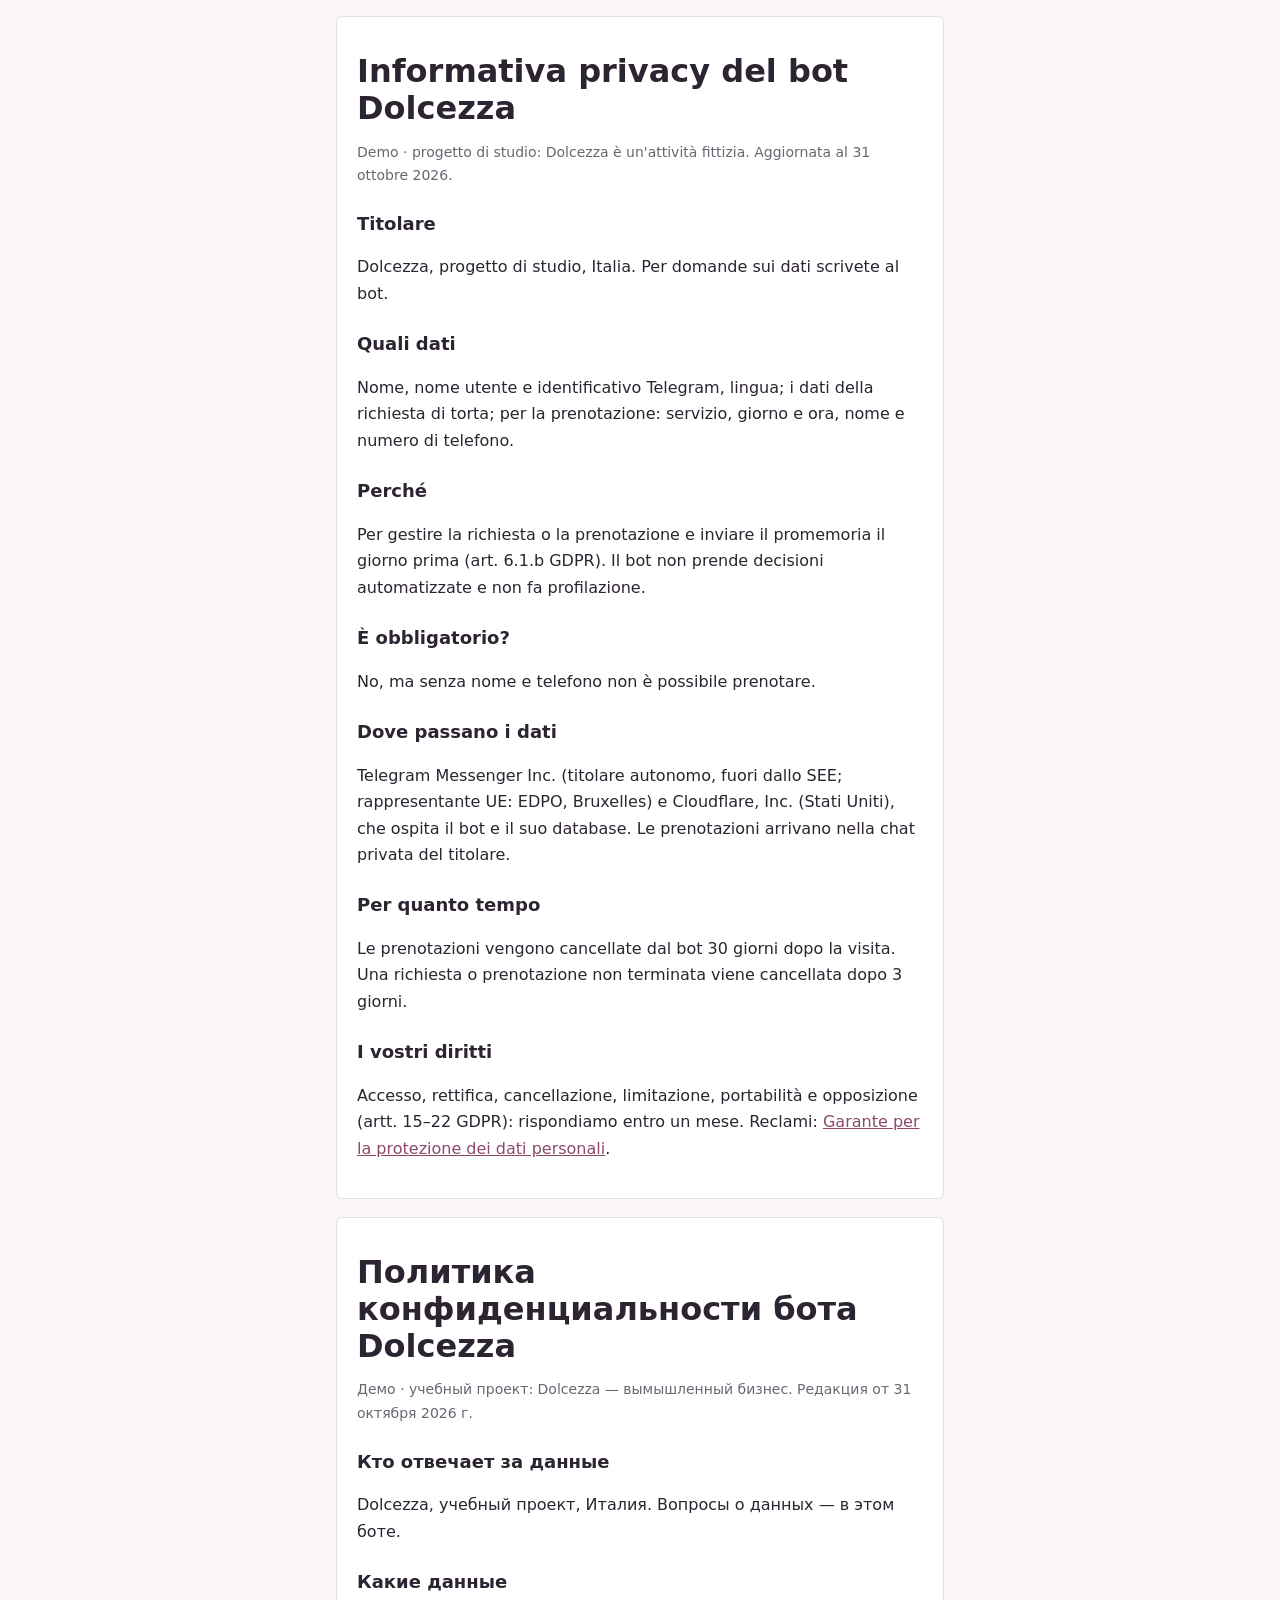
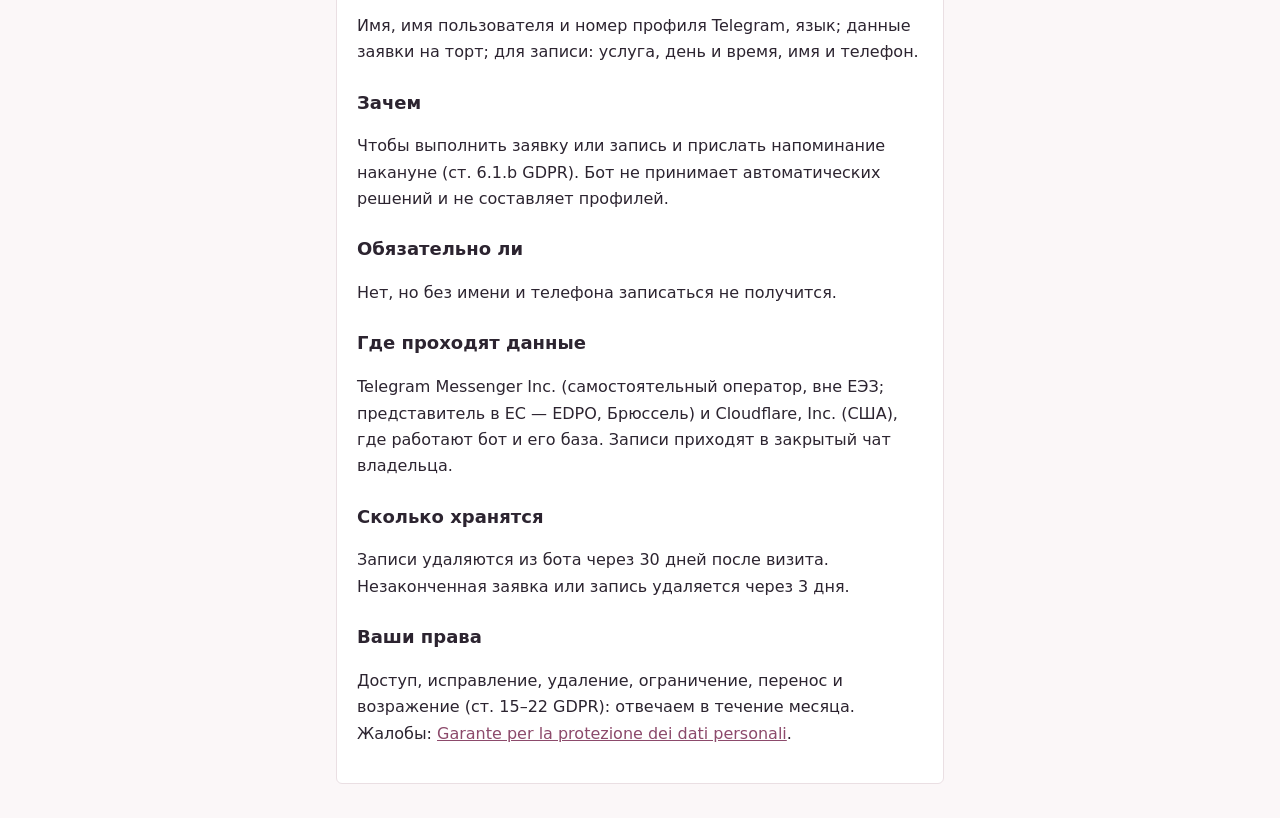
==== privacy-bot.html @ 9b00b3ac "Add privacy notice for the Telegram bot" ====
<!doctype html>
<html lang="ru">
<head>
<meta charset="utf-8">
<meta name="viewport" content="width=device-width, initial-scale=1">
<meta name="robots" content="noindex">
<title>Privacy — Dolcezza, bot Telegram (demo)</title>
<style>
  /* шрифты системные — страница не обращается к внешним серверам */
  :root { --bg: #fbf7f8; --surface: #fff; --ink: #2c2430; --muted: #6d6472; --line: #eadfe3; --accent: #8c4a6b; }
  @media (prefers-color-scheme: dark) {
    :root { --bg: #17131a; --surface: #211c25; --ink: #f1ecf2; --muted: #ada4b2; --line: #362e3b; --accent: #e0a8c6; }
  }
  * { box-sizing: border-box; }
  body { margin: 0; background: var(--bg); color: var(--ink); font: 400 16px/1.65 system-ui, -apple-system, "Segoe UI", Roboto, sans-serif; overflow-wrap: break-word; }
  a { color: var(--accent); }
  main { max-width: 640px; margin: 0 auto; padding: 16px; }
  section { background: var(--surface); border: 1px solid var(--line); border-radius: 6px; padding: 20px; margin-bottom: 18px; }
  h1 { margin: 16px 0 6px; font-size: clamp(24px, 7vw, 32px); line-height: 1.15; }
  h2 { margin: 22px 0 6px; font-size: 18px; }
  .note { color: var(--muted); font-size: 14px; }
</style>
</head>
<body>
<main>
  <section lang="it">
    <h1>Informativa privacy del bot Dolcezza</h1>
    <p class="note">Demo · progetto di studio: Dolcezza è un'attività fittizia. Aggiornata al 31 ottobre 2026.</p>
    <h2>Titolare</h2>
    <p>Dolcezza, progetto di studio, Italia. Per domande sui dati scrivete al bot.</p>
    <h2>Quali dati</h2>
    <p>Nome, nome utente e identificativo Telegram, lingua; i dati della richiesta di torta; per la prenotazione: servizio, giorno e ora, nome e numero di telefono.</p>
    <h2>Perché</h2>
    <p>Per gestire la richiesta o la prenotazione e inviare il promemoria il giorno prima (art. 6.1.b GDPR). Il bot non prende decisioni automatizzate e non fa profilazione.</p>
    <h2>È obbligatorio?</h2>
    <p>No, ma senza nome e telefono non è possibile prenotare.</p>
    <h2>Dove passano i dati</h2>
    <p>Telegram Messenger Inc. (titolare autonomo, fuori dallo SEE; rappresentante UE: EDPO, Bruxelles) e Cloudflare, Inc. (Stati Uniti), che ospita il bot e il suo database. Le prenotazioni arrivano nella chat privata del titolare.</p>
    <h2>Per quanto tempo</h2>
    <p>Le prenotazioni vengono cancellate dal bot 30 giorni dopo la visita. Una richiesta o prenotazione non terminata viene cancellata dopo 3 giorni.</p>
    <h2>I vostri diritti</h2>
    <p>Accesso, rettifica, cancellazione, limitazione, portabilità e opposizione (artt. 15–22 GDPR): rispondiamo entro un mese. Reclami: <a href="https://www.garanteprivacy.it" rel="noopener">Garante per la protezione dei dati personali</a>.</p>
  </section>
  <section lang="ru">
    <h1>Политика конфиденциальности бота Dolcezza</h1>
    <p class="note">Демо · учебный проект: Dolcezza — вымышленный бизнес. Редакция от 31 октября 2026 г.</p>
    <h2>Кто отвечает за данные</h2>
    <p>Dolcezza, учебный проект, Италия. Вопросы о данных — в этом боте.</p>
    <h2>Какие данные</h2>
    <p>Имя, имя пользователя и номер профиля Telegram, язык; данные заявки на торт; для записи: услуга, день и время, имя и телефон.</p>
    <h2>Зачем</h2>
    <p>Чтобы выполнить заявку или запись и прислать напоминание накануне (ст. 6.1.b GDPR). Бот не принимает автоматических решений и не составляет профилей.</p>
    <h2>Обязательно ли</h2>
    <p>Нет, но без имени и телефона записаться не получится.</p>
    <h2>Где проходят данные</h2>
    <p>Telegram Messenger Inc. (самостоятельный оператор, вне ЕЭЗ; представитель в ЕС — EDPO, Брюссель) и Cloudflare, Inc. (США), где работают бот и его база. Записи приходят в закрытый чат владельца.</p>
    <h2>Сколько хранятся</h2>
    <p>Записи удаляются из бота через 30 дней после визита. Незаконченная заявка или запись удаляется через 3 дня.</p>
    <h2>Ваши права</h2>
    <p>Доступ, исправление, удаление, ограничение, перенос и возражение (ст. 15–22 GDPR): отвечаем в течение месяца. Жалобы: <a href="https://www.garanteprivacy.it" rel="noopener">Garante per la protezione dei dati personali</a>.</p>
  </section>
</main>
</body>
</html>
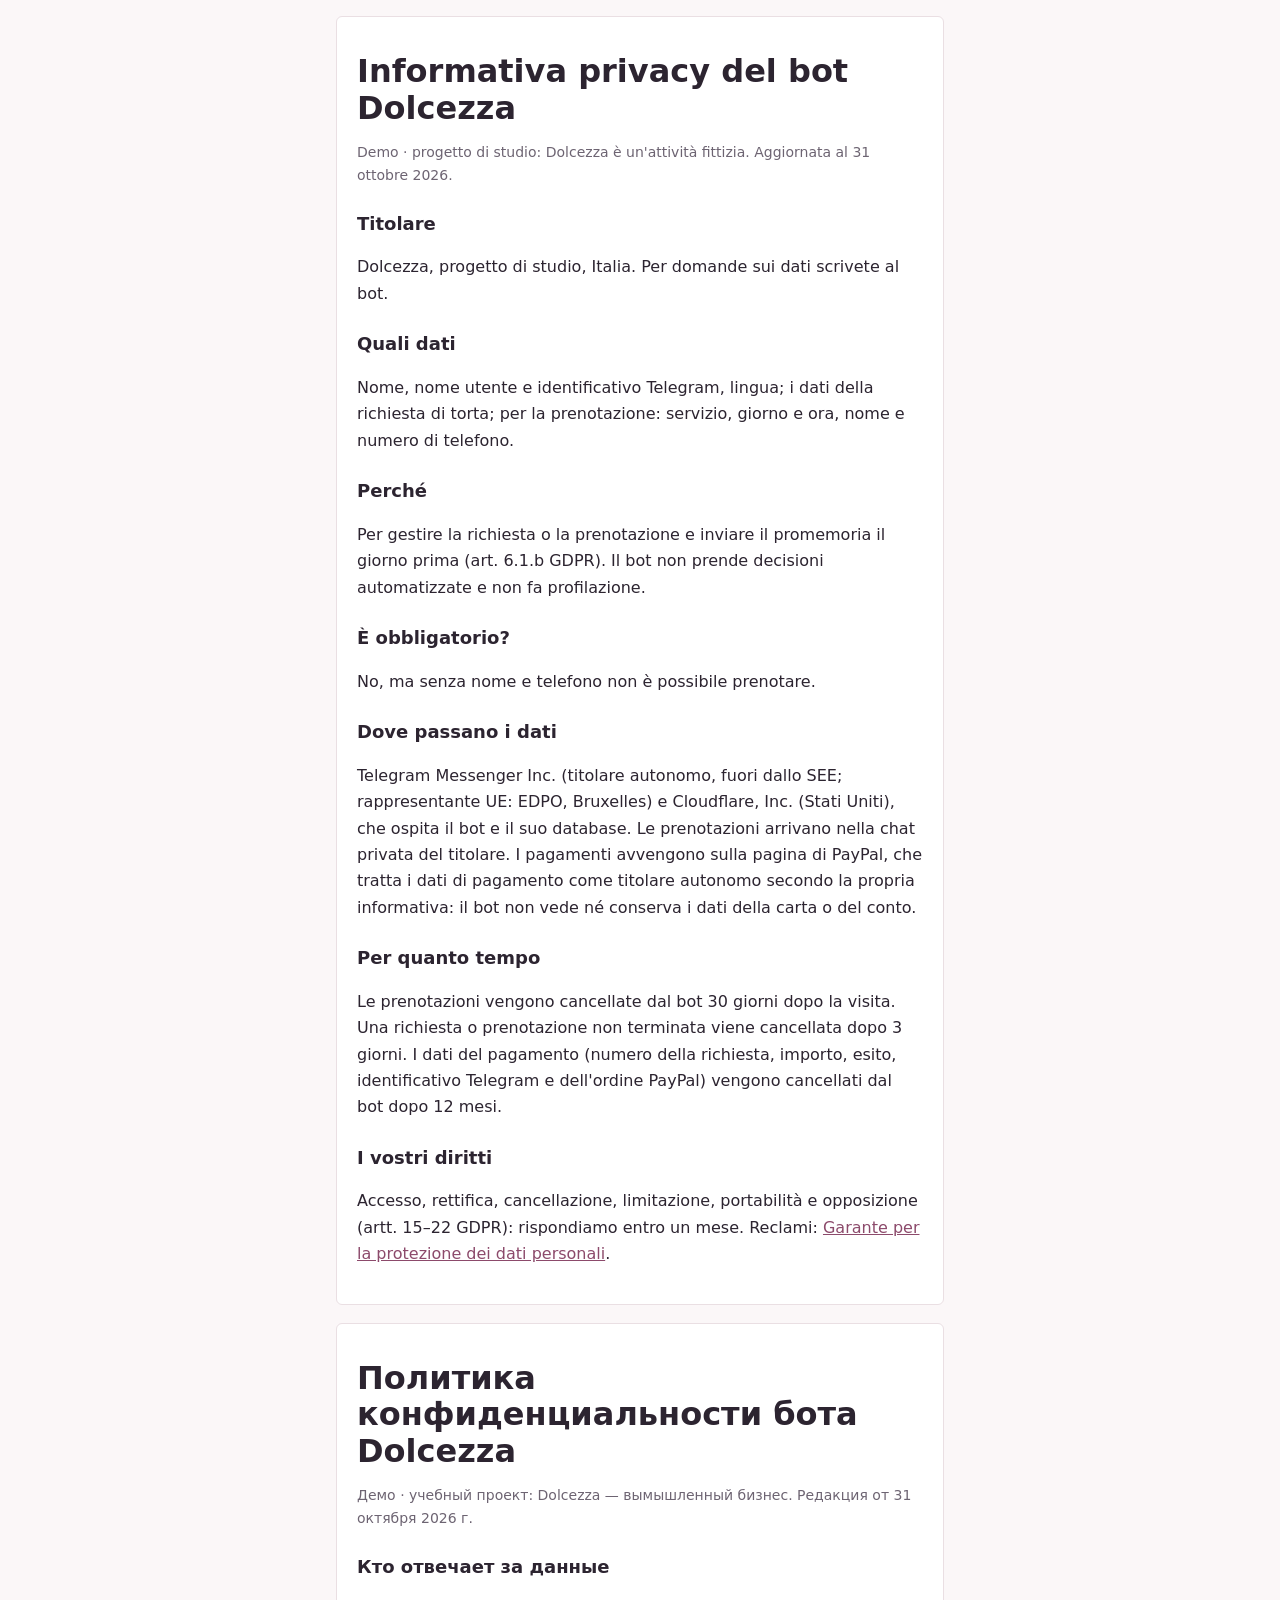
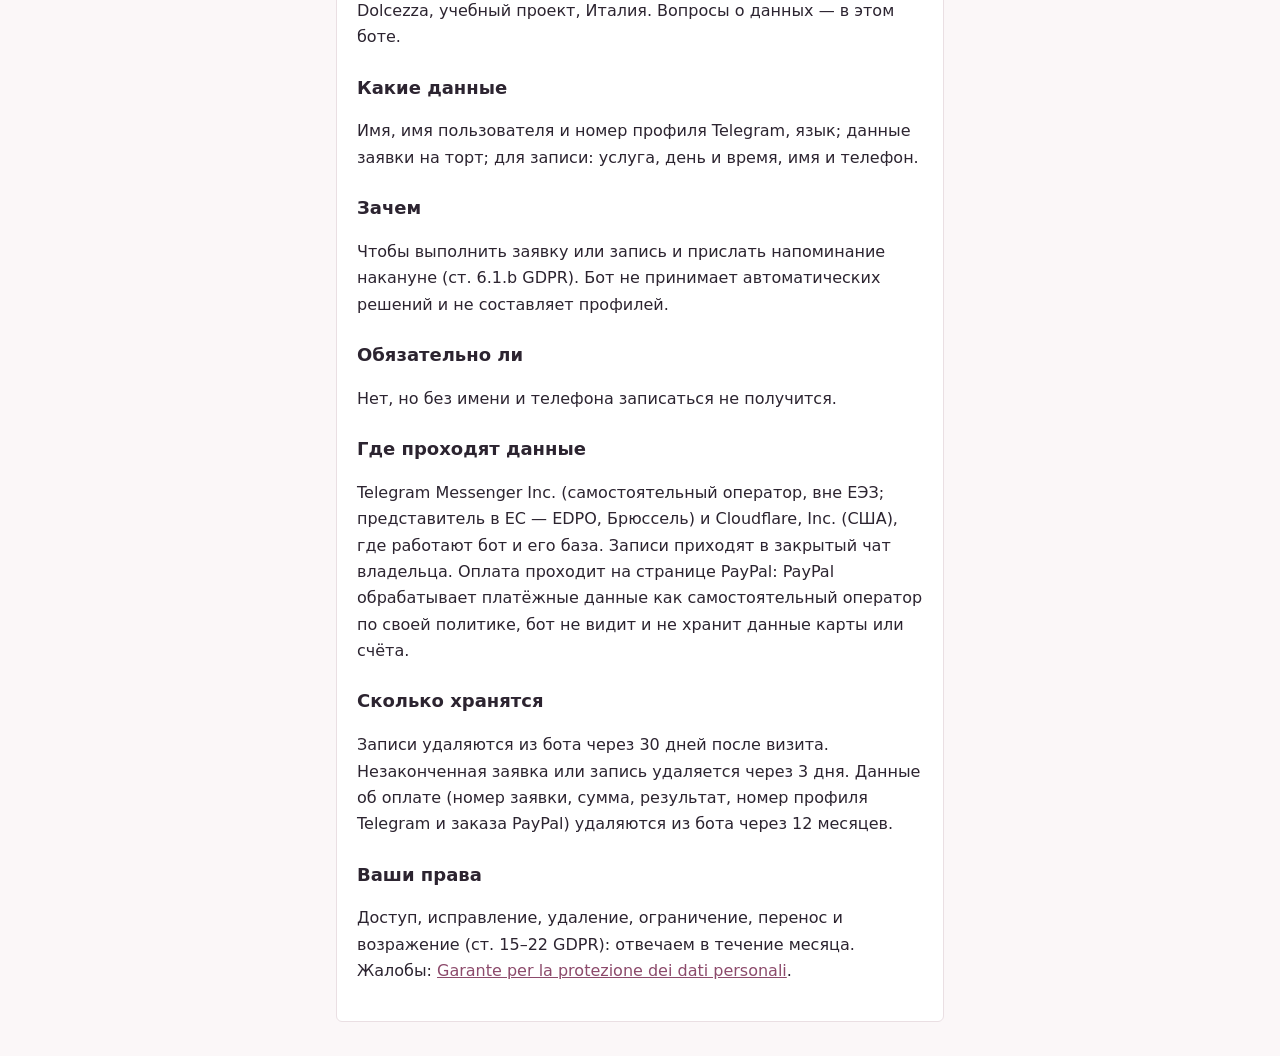
==== commit 6bf57612: "Privacy notice: add PayPal payments and retention" ====
--- a/privacy-bot.html
+++ b/privacy-bot.html
@@ -35,9 +35,9 @@
     <h2>È obbligatorio?</h2>
     <p>No, ma senza nome e telefono non è possibile prenotare.</p>
     <h2>Dove passano i dati</h2>
-    <p>Telegram Messenger Inc. (titolare autonomo, fuori dallo SEE; rappresentante UE: EDPO, Bruxelles) e Cloudflare, Inc. (Stati Uniti), che ospita il bot e il suo database. Le prenotazioni arrivano nella chat privata del titolare.</p>
+    <p>Telegram Messenger Inc. (titolare autonomo, fuori dallo SEE; rappresentante UE: EDPO, Bruxelles) e Cloudflare, Inc. (Stati Uniti), che ospita il bot e il suo database. Le prenotazioni arrivano nella chat privata del titolare. I pagamenti avvengono sulla pagina di PayPal, che tratta i dati di pagamento come titolare autonomo secondo la propria informativa: il bot non vede né conserva i dati della carta o del conto.</p>
     <h2>Per quanto tempo</h2>
-    <p>Le prenotazioni vengono cancellate dal bot 30 giorni dopo la visita. Una richiesta o prenotazione non terminata viene cancellata dopo 3 giorni.</p>
+    <p>Le prenotazioni vengono cancellate dal bot 30 giorni dopo la visita. Una richiesta o prenotazione non terminata viene cancellata dopo 3 giorni. I dati del pagamento (numero della richiesta, importo, esito, identificativo Telegram e dell'ordine PayPal) vengono cancellati dal bot dopo 12 mesi.</p>
     <h2>I vostri diritti</h2>
     <p>Accesso, rettifica, cancellazione, limitazione, portabilità e opposizione (artt. 15–22 GDPR): rispondiamo entro un mese. Reclami: <a href="https://www.garanteprivacy.it" rel="noopener">Garante per la protezione dei dati personali</a>.</p>
   </section>
@@ -53,9 +53,9 @@
     <h2>Обязательно ли</h2>
     <p>Нет, но без имени и телефона записаться не получится.</p>
     <h2>Где проходят данные</h2>
-    <p>Telegram Messenger Inc. (самостоятельный оператор, вне ЕЭЗ; представитель в ЕС — EDPO, Брюссель) и Cloudflare, Inc. (США), где работают бот и его база. Записи приходят в закрытый чат владельца.</p>
+    <p>Telegram Messenger Inc. (самостоятельный оператор, вне ЕЭЗ; представитель в ЕС — EDPO, Брюссель) и Cloudflare, Inc. (США), где работают бот и его база. Записи приходят в закрытый чат владельца. Оплата проходит на странице PayPal: PayPal обрабатывает платёжные данные как самостоятельный оператор по своей политике, бот не видит и не хранит данные карты или счёта.</p>
     <h2>Сколько хранятся</h2>
-    <p>Записи удаляются из бота через 30 дней после визита. Незаконченная заявка или запись удаляется через 3 дня.</p>
+    <p>Записи удаляются из бота через 30 дней после визита. Незаконченная заявка или запись удаляется через 3 дня. Данные об оплате (номер заявки, сумма, результат, номер профиля Telegram и заказа PayPal) удаляются из бота через 12 месяцев.</p>
     <h2>Ваши права</h2>
     <p>Доступ, исправление, удаление, ограничение, перенос и возражение (ст. 15–22 GDPR): отвечаем в течение месяца. Жалобы: <a href="https://www.garanteprivacy.it" rel="noopener">Garante per la protezione dei dati personali</a>.</p>
   </section>
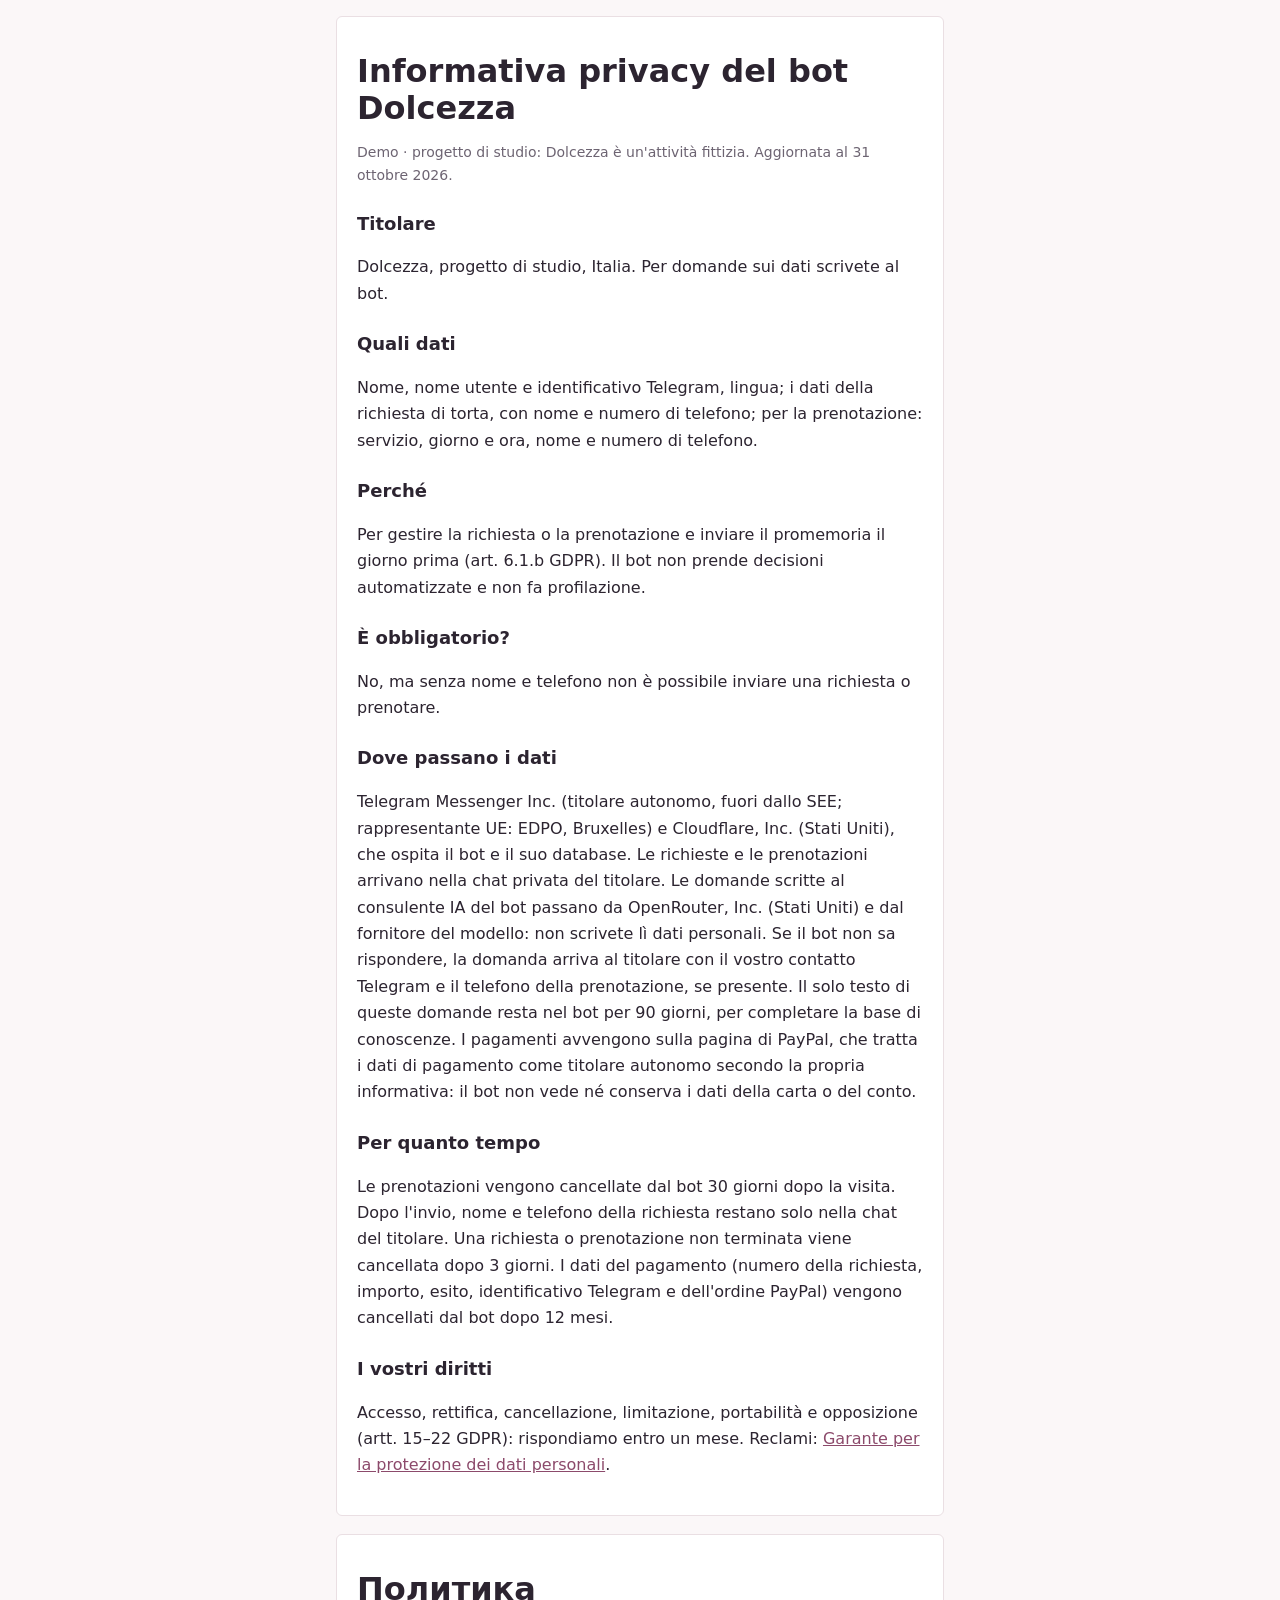
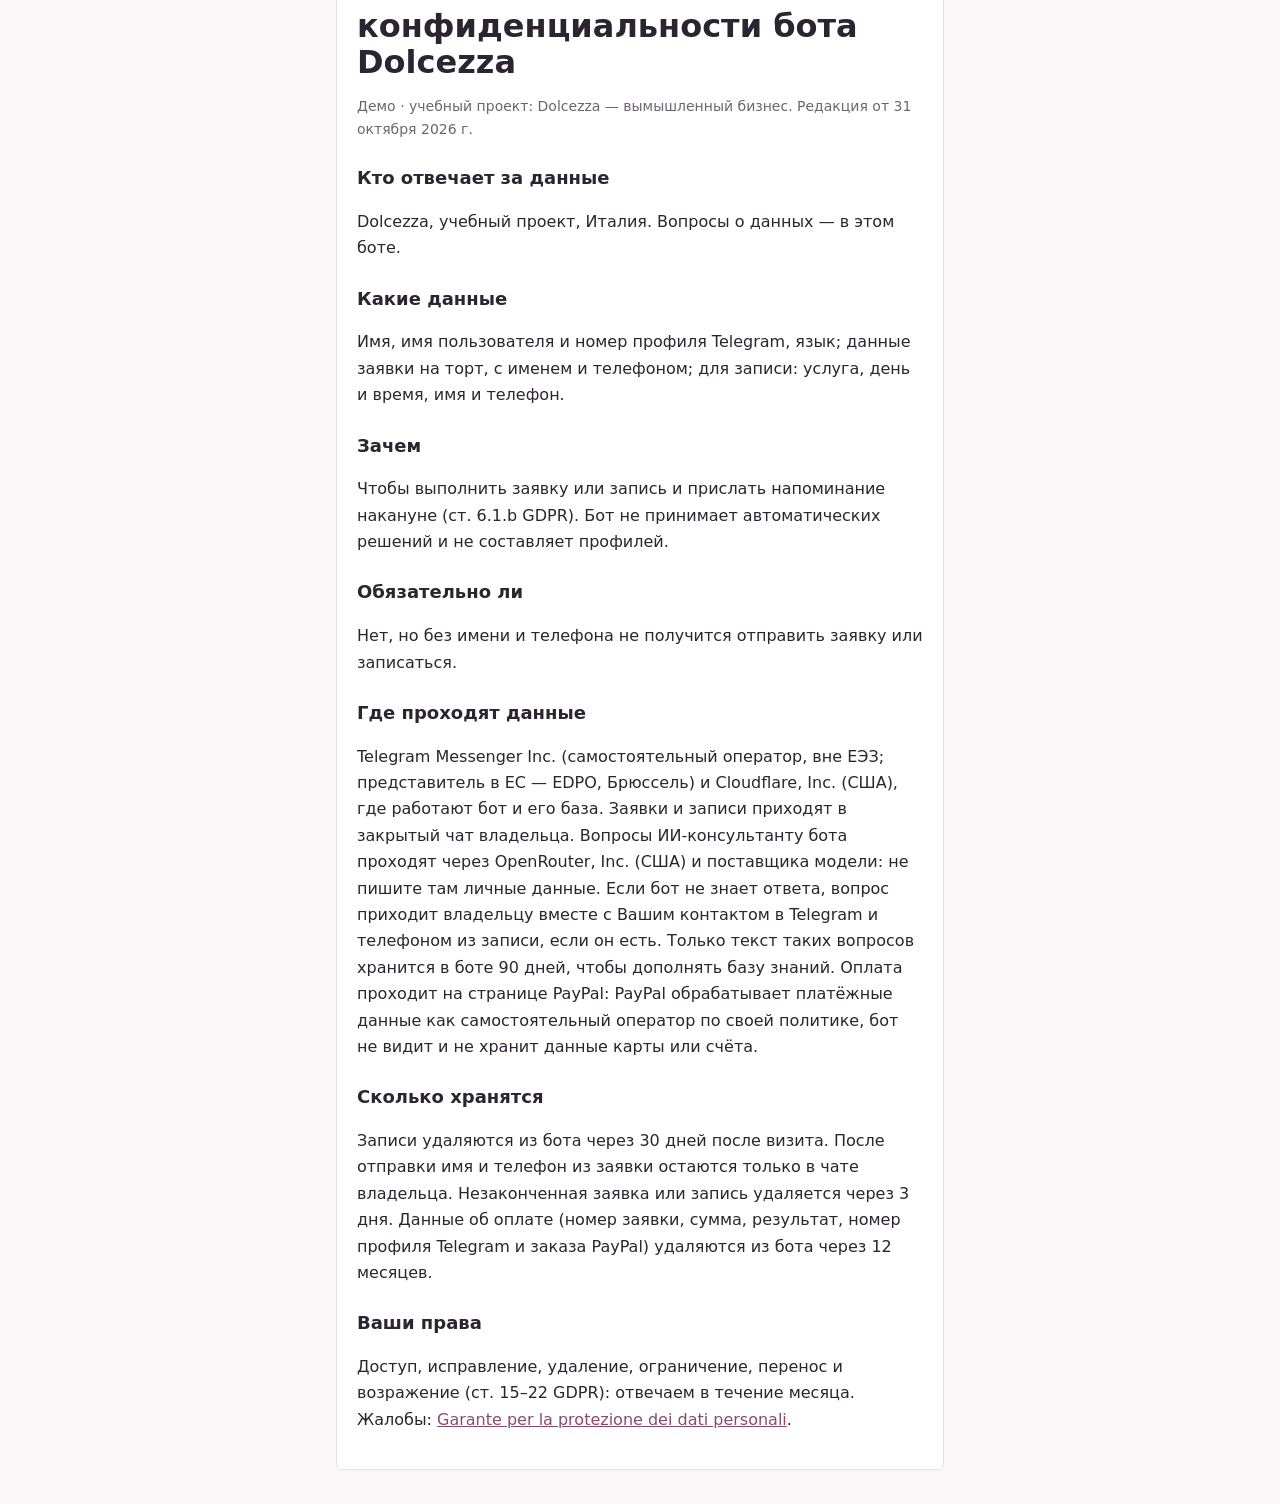
==== commit 16796261: "Политика бота: телефон в заявке и консультант" ====
--- a/privacy-bot.html
+++ b/privacy-bot.html
@@ -29,15 +29,15 @@
     <h2>Titolare</h2>
     <p>Dolcezza, progetto di studio, Italia. Per domande sui dati scrivete al bot.</p>
     <h2>Quali dati</h2>
-    <p>Nome, nome utente e identificativo Telegram, lingua; i dati della richiesta di torta; per la prenotazione: servizio, giorno e ora, nome e numero di telefono.</p>
+    <p>Nome, nome utente e identificativo Telegram, lingua; i dati della richiesta di torta, con nome e numero di telefono; per la prenotazione: servizio, giorno e ora, nome e numero di telefono.</p>
     <h2>Perché</h2>
     <p>Per gestire la richiesta o la prenotazione e inviare il promemoria il giorno prima (art. 6.1.b GDPR). Il bot non prende decisioni automatizzate e non fa profilazione.</p>
     <h2>È obbligatorio?</h2>
-    <p>No, ma senza nome e telefono non è possibile prenotare.</p>
+    <p>No, ma senza nome e telefono non è possibile inviare una richiesta o prenotare.</p>
     <h2>Dove passano i dati</h2>
-    <p>Telegram Messenger Inc. (titolare autonomo, fuori dallo SEE; rappresentante UE: EDPO, Bruxelles) e Cloudflare, Inc. (Stati Uniti), che ospita il bot e il suo database. Le prenotazioni arrivano nella chat privata del titolare. I pagamenti avvengono sulla pagina di PayPal, che tratta i dati di pagamento come titolare autonomo secondo la propria informativa: il bot non vede né conserva i dati della carta o del conto.</p>
+    <p>Telegram Messenger Inc. (titolare autonomo, fuori dallo SEE; rappresentante UE: EDPO, Bruxelles) e Cloudflare, Inc. (Stati Uniti), che ospita il bot e il suo database. Le richieste e le prenotazioni arrivano nella chat privata del titolare. Le domande scritte al consulente IA del bot passano da OpenRouter, Inc. (Stati Uniti) e dal fornitore del modello: non scrivete lì dati personali. Se il bot non sa rispondere, la domanda arriva al titolare con il vostro contatto Telegram e il telefono della prenotazione, se presente. Il solo testo di queste domande resta nel bot per 90 giorni, per completare la base di conoscenze. I pagamenti avvengono sulla pagina di PayPal, che tratta i dati di pagamento come titolare autonomo secondo la propria informativa: il bot non vede né conserva i dati della carta o del conto.</p>
     <h2>Per quanto tempo</h2>
-    <p>Le prenotazioni vengono cancellate dal bot 30 giorni dopo la visita. Una richiesta o prenotazione non terminata viene cancellata dopo 3 giorni. I dati del pagamento (numero della richiesta, importo, esito, identificativo Telegram e dell'ordine PayPal) vengono cancellati dal bot dopo 12 mesi.</p>
+    <p>Le prenotazioni vengono cancellate dal bot 30 giorni dopo la visita. Dopo l'invio, nome e telefono della richiesta restano solo nella chat del titolare. Una richiesta o prenotazione non terminata viene cancellata dopo 3 giorni. I dati del pagamento (numero della richiesta, importo, esito, identificativo Telegram e dell'ordine PayPal) vengono cancellati dal bot dopo 12 mesi.</p>
     <h2>I vostri diritti</h2>
     <p>Accesso, rettifica, cancellazione, limitazione, portabilità e opposizione (artt. 15–22 GDPR): rispondiamo entro un mese. Reclami: <a href="https://www.garanteprivacy.it" rel="noopener">Garante per la protezione dei dati personali</a>.</p>
   </section>
@@ -47,15 +47,15 @@
     <h2>Кто отвечает за данные</h2>
     <p>Dolcezza, учебный проект, Италия. Вопросы о данных — в этом боте.</p>
     <h2>Какие данные</h2>
-    <p>Имя, имя пользователя и номер профиля Telegram, язык; данные заявки на торт; для записи: услуга, день и время, имя и телефон.</p>
+    <p>Имя, имя пользователя и номер профиля Telegram, язык; данные заявки на торт, с именем и телефоном; для записи: услуга, день и время, имя и телефон.</p>
     <h2>Зачем</h2>
     <p>Чтобы выполнить заявку или запись и прислать напоминание накануне (ст. 6.1.b GDPR). Бот не принимает автоматических решений и не составляет профилей.</p>
     <h2>Обязательно ли</h2>
-    <p>Нет, но без имени и телефона записаться не получится.</p>
+    <p>Нет, но без имени и телефона не получится отправить заявку или записаться.</p>
     <h2>Где проходят данные</h2>
-    <p>Telegram Messenger Inc. (самостоятельный оператор, вне ЕЭЗ; представитель в ЕС — EDPO, Брюссель) и Cloudflare, Inc. (США), где работают бот и его база. Записи приходят в закрытый чат владельца. Оплата проходит на странице PayPal: PayPal обрабатывает платёжные данные как самостоятельный оператор по своей политике, бот не видит и не хранит данные карты или счёта.</p>
+    <p>Telegram Messenger Inc. (самостоятельный оператор, вне ЕЭЗ; представитель в ЕС — EDPO, Брюссель) и Cloudflare, Inc. (США), где работают бот и его база. Заявки и записи приходят в закрытый чат владельца. Вопросы ИИ-консультанту бота проходят через OpenRouter, Inc. (США) и поставщика модели: не пишите там личные данные. Если бот не знает ответа, вопрос приходит владельцу вместе с Вашим контактом в Telegram и телефоном из записи, если он есть. Только текст таких вопросов хранится в боте 90 дней, чтобы дополнять базу знаний. Оплата проходит на странице PayPal: PayPal обрабатывает платёжные данные как самостоятельный оператор по своей политике, бот не видит и не хранит данные карты или счёта.</p>
     <h2>Сколько хранятся</h2>
-    <p>Записи удаляются из бота через 30 дней после визита. Незаконченная заявка или запись удаляется через 3 дня. Данные об оплате (номер заявки, сумма, результат, номер профиля Telegram и заказа PayPal) удаляются из бота через 12 месяцев.</p>
+    <p>Записи удаляются из бота через 30 дней после визита. После отправки имя и телефон из заявки остаются только в чате владельца. Незаконченная заявка или запись удаляется через 3 дня. Данные об оплате (номер заявки, сумма, результат, номер профиля Telegram и заказа PayPal) удаляются из бота через 12 месяцев.</p>
     <h2>Ваши права</h2>
     <p>Доступ, исправление, удаление, ограничение, перенос и возражение (ст. 15–22 GDPR): отвечаем в течение месяца. Жалобы: <a href="https://www.garanteprivacy.it" rel="noopener">Garante per la protezione dei dati personali</a>.</p>
   </section>
